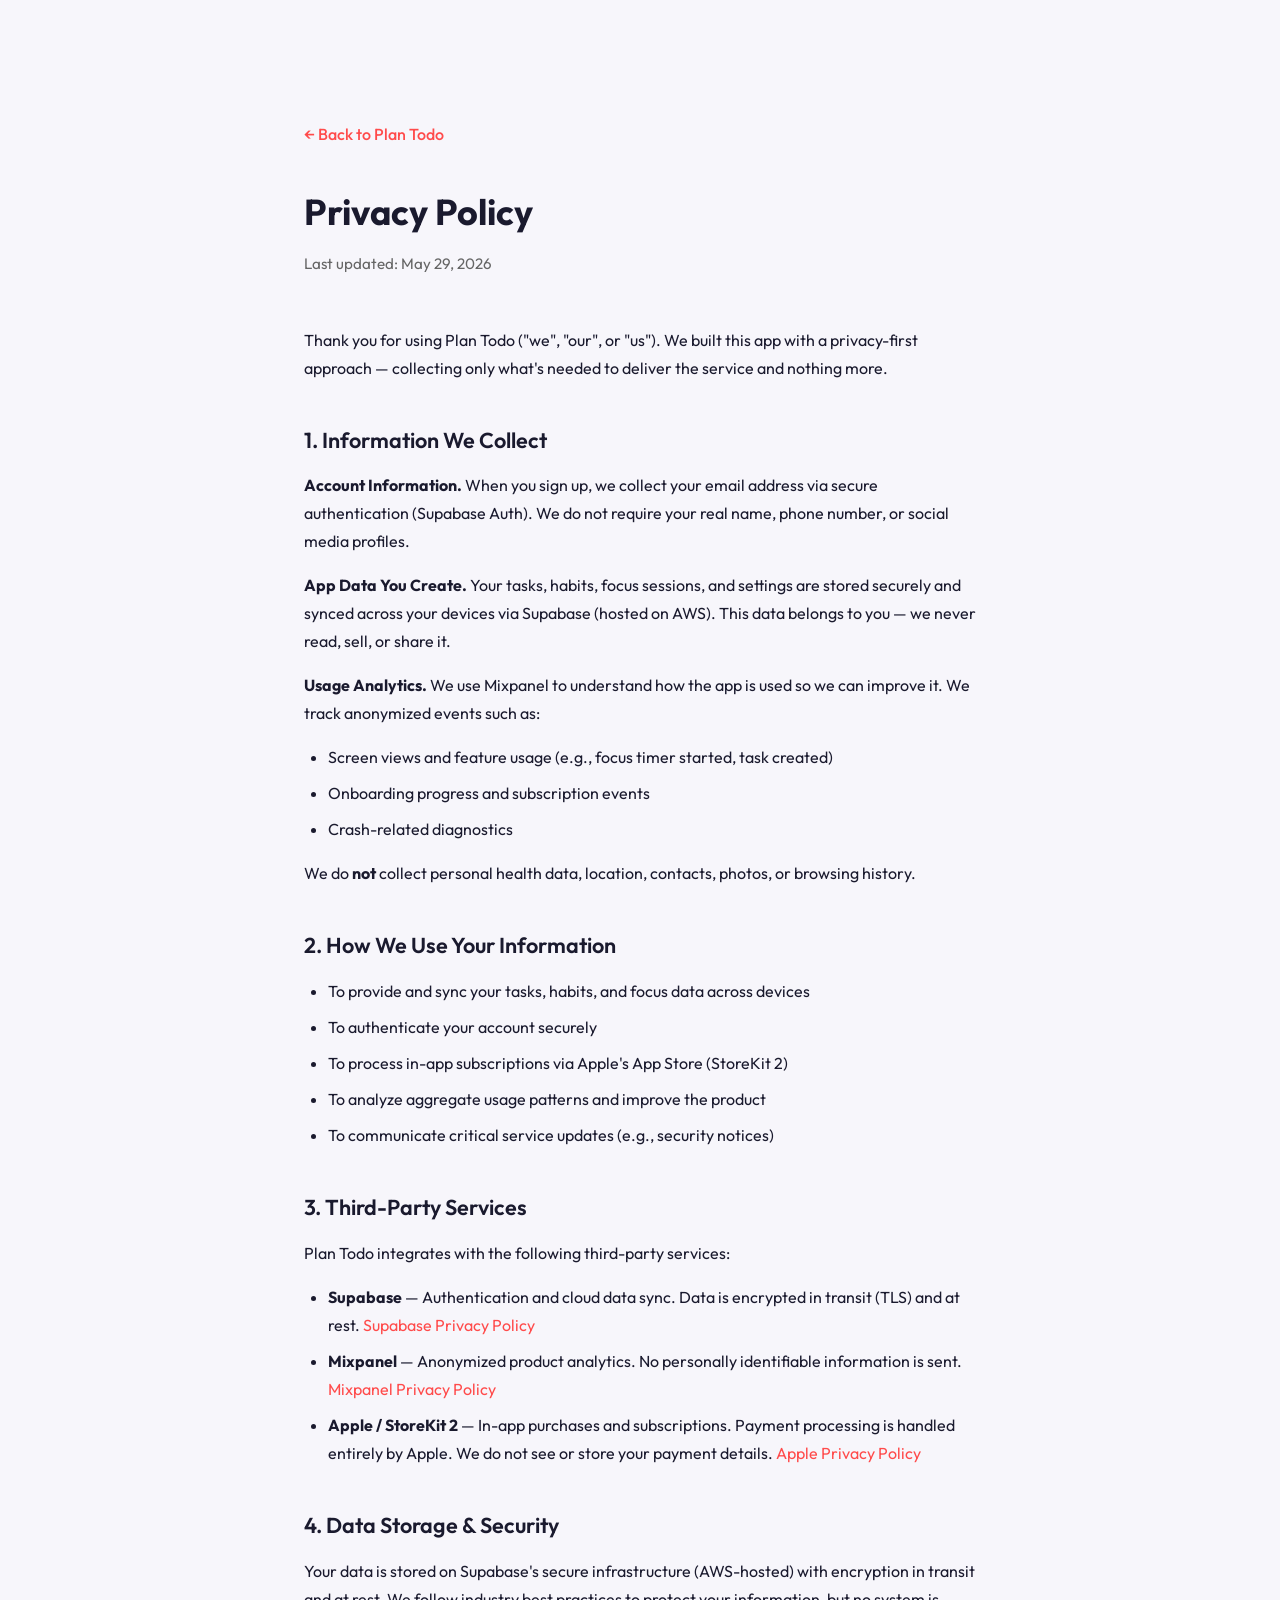
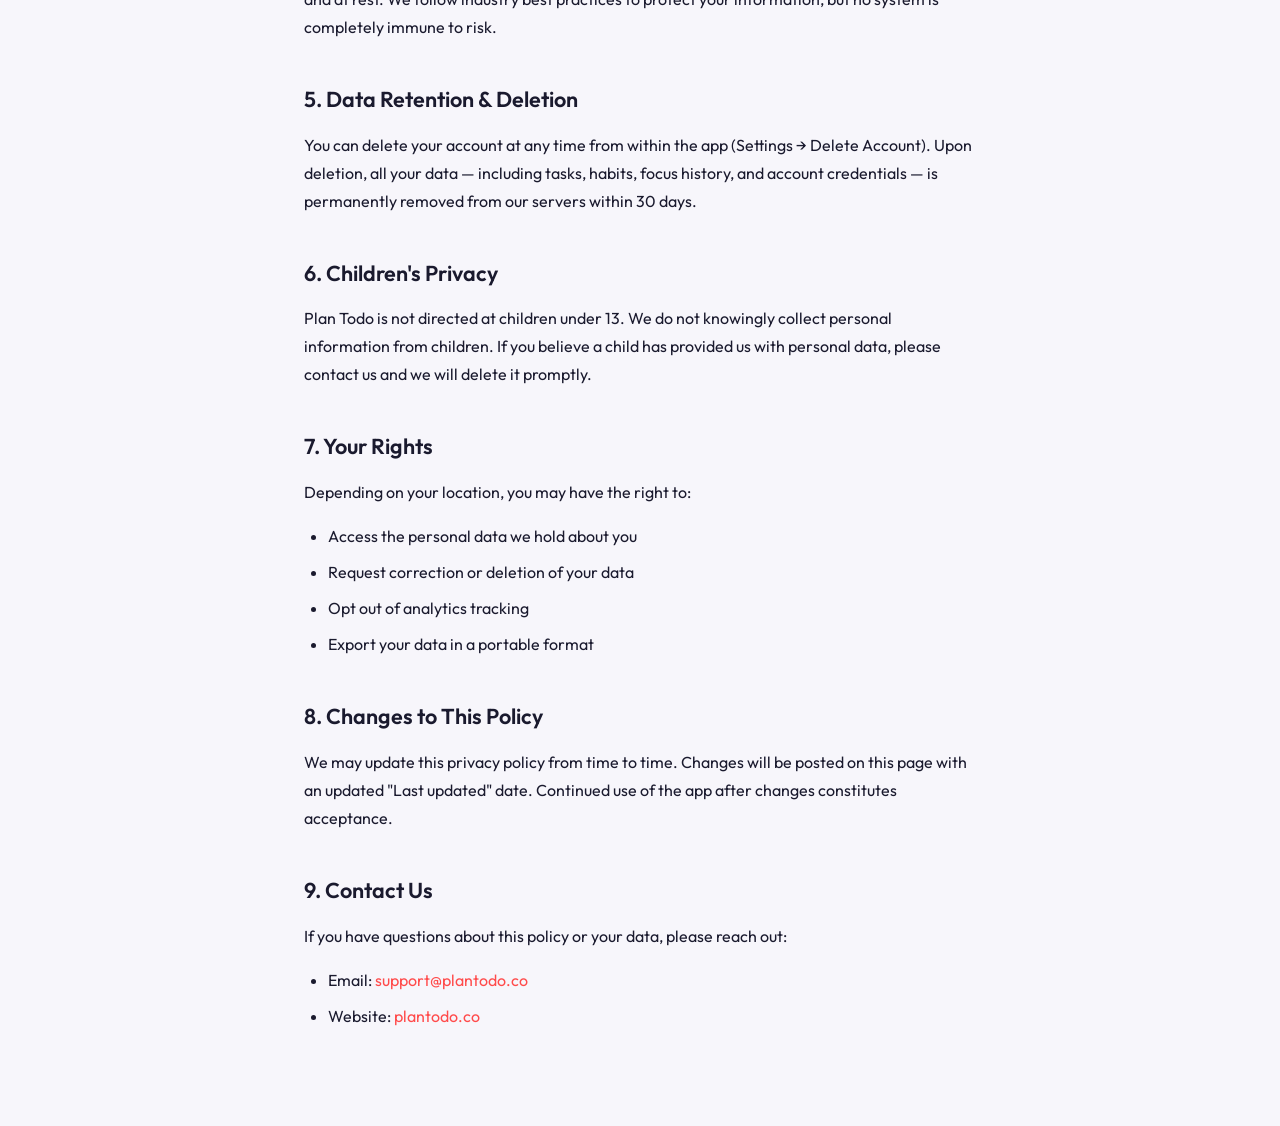
==== privacy.html @ a4ff9ae6 "feat: add privacy policy page" ====
<!DOCTYPE html>
<html lang="en">

<head>
  <meta charset="UTF-8" />
  <meta name="viewport" content="width=device-width, initial-scale=1" />
  <title>Privacy Policy — Plan Todo</title>
  <meta name="description" content="Privacy Policy for Plan Todo — Focus Timer & Tasks app." />
  <link rel="stylesheet" href="styles.css" />
  <link rel="preconnect" href="https://fonts.googleapis.com" />
  <link rel="preconnect" href="https://fonts.gstatic.com" crossorigin />
  <link href="https://fonts.googleapis.com/css2?family=Outfit:wght@400;500;600;700&display=swap" rel="stylesheet" />
  <style>
    .legal-page {
      max-width: 720px;
      margin: 0 auto;
      padding: 120px 24px 80px;
      font-family: 'Outfit', sans-serif;
      color: #1a1a2e;
      line-height: 1.75;
    }

    .legal-page h1 {
      font-size: 2.25rem;
      font-weight: 700;
      margin-bottom: 8px;
    }

    .legal-page .updated {
      color: #666;
      font-size: 0.95rem;
      margin-bottom: 48px;
    }

    .legal-page h2 {
      font-size: 1.35rem;
      font-weight: 600;
      margin-top: 40px;
      margin-bottom: 12px;
    }

    .legal-page p,
    .legal-page ul {
      margin-bottom: 16px;
    }

    .legal-page ul {
      padding-left: 24px;
    }

    .legal-page li {
      margin-bottom: 8px;
    }

    .legal-page a {
      color: #FF4B4B;
      text-decoration: none;
    }

    .legal-page a:hover {
      text-decoration: underline;
    }

    .legal-page .back-link {
      display: inline-block;
      margin-bottom: 32px;
      font-weight: 500;
    }

    @media (prefers-color-scheme: dark) {
      .legal-page {
        color: #e0e0e0;
      }

      .legal-page .updated {
        color: #999;
      }
    }
  </style>
</head>

<body>
  <main class="legal-page">
    <a class="back-link" href="/">← Back to Plan Todo</a>
    <h1>Privacy Policy</h1>
    <p class="updated">Last updated: May 29, 2026</p>

    <p>Thank you for using Plan Todo ("we", "our", or "us"). We built this app with a
      privacy-first approach — collecting only what's needed to deliver the service and nothing
      more.</p>

    <h2>1. Information We Collect</h2>

    <p><strong>Account Information.</strong> When you sign up, we collect your email address via
      secure authentication (Supabase Auth). We do not require your real name, phone number, or
      social media profiles.</p>

    <p><strong>App Data You Create.</strong> Your tasks, habits, focus sessions, and settings are
      stored securely and synced across your devices via Supabase (hosted on AWS). This data belongs
      to you — we never read, sell, or share it.</p>

    <p><strong>Usage Analytics.</strong> We use Mixpanel to understand how the app is used so we can
      improve it. We track anonymized events such as:</p>
    <ul>
      <li>Screen views and feature usage (e.g., focus timer started, task created)</li>
      <li>Onboarding progress and subscription events</li>
      <li>Crash-related diagnostics</li>
    </ul>
    <p>We do <strong>not</strong> collect personal health data, location, contacts, photos, or
      browsing history.</p>

    <h2>2. How We Use Your Information</h2>
    <ul>
      <li>To provide and sync your tasks, habits, and focus data across devices</li>
      <li>To authenticate your account securely</li>
      <li>To process in-app subscriptions via Apple's App Store (StoreKit 2)</li>
      <li>To analyze aggregate usage patterns and improve the product</li>
      <li>To communicate critical service updates (e.g., security notices)</li>
    </ul>

    <h2>3. Third-Party Services</h2>
    <p>Plan Todo integrates with the following third-party services:</p>
    <ul>
      <li><strong>Supabase</strong> — Authentication and cloud data sync. Data is encrypted in
        transit (TLS) and at rest. <a href="https://supabase.com/privacy" target="_blank"
          rel="noopener">Supabase Privacy Policy</a></li>
      <li><strong>Mixpanel</strong> — Anonymized product analytics. No personally identifiable
        information is sent. <a href="https://mixpanel.com/legal/privacy-policy/" target="_blank"
          rel="noopener">Mixpanel Privacy Policy</a></li>
      <li><strong>Apple / StoreKit 2</strong> — In-app purchases and subscriptions. Payment
        processing is handled entirely by Apple. We do not see or store your payment details. <a
          href="https://www.apple.com/legal/privacy/" target="_blank" rel="noopener">Apple Privacy
          Policy</a></li>
    </ul>

    <h2>4. Data Storage & Security</h2>
    <p>Your data is stored on Supabase's secure infrastructure (AWS-hosted) with encryption in
      transit and at rest. We follow industry best practices to protect your information, but no
      system is completely immune to risk.</p>

    <h2>5. Data Retention & Deletion</h2>
    <p>You can delete your account at any time from within the app (Settings → Delete Account).
      Upon deletion, all your data — including tasks, habits, focus history, and account
      credentials — is permanently removed from our servers within 30 days.</p>

    <h2>6. Children's Privacy</h2>
    <p>Plan Todo is not directed at children under 13. We do not knowingly collect personal
      information from children. If you believe a child has provided us with personal data, please
      contact us and we will delete it promptly.</p>

    <h2>7. Your Rights</h2>
    <p>Depending on your location, you may have the right to:</p>
    <ul>
      <li>Access the personal data we hold about you</li>
      <li>Request correction or deletion of your data</li>
      <li>Opt out of analytics tracking</li>
      <li>Export your data in a portable format</li>
    </ul>

    <h2>8. Changes to This Policy</h2>
    <p>We may update this privacy policy from time to time. Changes will be posted on this page
      with an updated "Last updated" date. Continued use of the app after changes constitutes
      acceptance.</p>

    <h2>9. Contact Us</h2>
    <p>If you have questions about this policy or your data, please reach out:</p>
    <ul>
      <li>Email: <a href="mailto:support@plantodo.co">support@plantodo.co</a></li>
      <li>Website: <a href="https://plantodo.co">plantodo.co</a></li>
    </ul>
  </main>
</body>

</html>
---- styles.css ----
* {
  box-sizing: border-box;
  margin: 0;
  padding: 0;
}

:root {
  color-scheme: light;
  --bg: #f7f6fb;
  --text: #101828;
  --muted: #667085;
  --primary: #e5484d;
  --primary-dark: #c02d2f;
  --card: #ffffff;
  --border: #e4e7ec;
  --shadow: 0 20px 60px rgba(16, 24, 40, 0.12);
}

body.dark-mode {
  color-scheme: dark;
  --bg: #1a1f29;
  --text: #f4f4f8;
  --muted: #a0a7b4;
  --card: #232836;
  --border: #2f3746;
  --shadow: 0 20px 60px rgba(10, 12, 20, 0.45);
}

body {
  font-family: "Outfit", sans-serif;
  color: var(--text);
  background: var(--bg);
  line-height: 1.6;
}

a {
  color: inherit;
  text-decoration: none;
}

.container {
  width: min(1120px, 92vw);
  margin: 0 auto;
}

.nav {
  position: sticky;
  top: 0;
  background: rgba(247, 246, 251, 0.9);
  backdrop-filter: blur(12px);
  border-bottom: 1px solid var(--border);
  z-index: 10;
}

body.dark-mode .nav {
  background: rgba(20, 24, 34, 0.95);
}

.nav-inner {
  display: flex;
  align-items: center;
  justify-content: space-between;
  padding: 18px 0;
  gap: 24px;
}

.nav-actions {
  display: flex;
  align-items: center;
  gap: 12px;
}

.logo {
  font-weight: 700;
  font-size: 1.6rem;
}

body.dark-mode .logo {
  color: var(--text);
}

.nav-links {
  display: flex;
  gap: 40px;
  font-weight: 500;
  font-size: 1.05rem;
  color: #0b0b0f;
}

body.dark-mode .nav-links {
  color: var(--text);
}

.button {
  display: inline-flex;
  align-items: center;
  justify-content: center;
  padding: 12px 22px;
  border-radius: 999px;
  background: var(--primary);
  color: #fff;
  font-weight: 600;
  border: 0;
  cursor: pointer;
  transition: transform 0.2s ease, background 0.2s ease;
}

.button:hover {
  background: var(--primary-dark);
  transform: translateY(-1px);
}

.button-secondary {
  background: #fff;
  color: var(--text);
  border: 1px solid var(--border);
}

.button-secondary:hover {
  background: #f2f4f7;
}

.button-ghost {
  background: transparent;
  color: var(--text);
  border: 1px solid var(--border);
}

.theme-toggle {
  display: inline-flex;
  align-items: center;
  justify-content: center;
  width: 44px;
  height: 44px;
  border-radius: 50%;
  background: #fff;
  border: 1px solid var(--border);
  color: var(--text);
  cursor: pointer;
}

.theme-toggle .icon-sun,
.theme-toggle .icon-moon {
  font-size: 1rem;
  line-height: 1;
}

.theme-toggle .icon-sun {
  display: none;
  color: #f59e0b;
}

.theme-toggle .icon-moon {
  display: inline;
  color: #64748b;
}

body.dark-mode .theme-toggle .icon-sun {
  display: inline;
  color: #fbbf24;
}

body.dark-mode .theme-toggle .icon-moon {
  display: none;
}

body.dark-mode .button-secondary,
body.dark-mode .button-ghost,
body.dark-mode .theme-toggle {
  background: #121826;
  color: var(--text);
  border-color: var(--border);
}

.hero {
  padding: 80px 0 60px;
}

.hero-grid {
  display: grid;
  gap: 48px;
  align-items: center;
  grid-template-columns: repeat(auto-fit, minmax(280px, 1fr));
}

.eyebrow {
  font-size: 0.9rem;
  font-weight: 600;
  color: var(--primary);
  margin-bottom: 12px;
  text-transform: uppercase;
  letter-spacing: 0.08em;
}

.hero h1 {
  font-size: clamp(2.4rem, 4vw, 3.5rem);
  line-height: 1.1;
  margin-bottom: 18px;
}

.subhead {
  font-size: 1.1rem;
  color: var(--muted);
  margin-bottom: 28px;
}

.hero-actions {
  display: flex;
  flex-wrap: wrap;
  gap: 14px;
  margin-bottom: 30px;
}

.stats {
  display: grid;
  gap: 18px;
  grid-template-columns: repeat(auto-fit, minmax(150px, 1fr));
}

.stats h3 {
  font-size: 1.5rem;
  margin-bottom: 4px;
}

.stats p {
  color: var(--muted);
  font-size: 0.95rem;
}

.hero-visual {
  display: flex;
  justify-content: center;
  align-items: flex-start;
  gap: 16px;
  position: relative;
  padding-left: 48px;
}

.hero-device {
  width: min(260px, 42vw);
  height: auto;
  filter: drop-shadow(0 30px 40px rgba(16, 24, 40, 0.2));
}

.hero-device-secondary {
  margin-top: 40px;
}

.phone-stack {
  position: relative;
  width: min(420px, 90vw);
  height: 420px;
}

.phone-card {
  position: absolute;
  border-radius: 24px;
  padding: 20px;
  background: var(--card);
  box-shadow: var(--shadow);
  width: 70%;
}

.phone-primary {
  top: 0;
  right: 0;
  background: linear-gradient(135deg, #e5484d, #ff8a8f);
  color: #fff;
}

.phone-secondary {
  bottom: 30px;
  left: 0;
  background: #38bdf8;
}

.phone-tertiary {
  bottom: 0;
  right: 50px;
  width: 55%;
  background: #facc15;
  color: #111827;
}

.card-label {
  font-size: 0.75rem;
  text-transform: uppercase;
  letter-spacing: 0.1em;
  opacity: 0.8;
  margin-bottom: 10px;
}

.progress {
  height: 8px;
  background: rgba(255, 255, 255, 0.2);
  border-radius: 999px;
  margin: 16px 0;
  overflow: hidden;
}

.progress-bar {
  display: block;
  height: 100%;
  width: 70%;
  background: #fff;
}

.card-foot {
  font-size: 0.85rem;
  opacity: 0.85;
}

.phone-secondary ul {
  list-style: none;
  margin-top: 12px;
  display: grid;
  gap: 10px;
  color: var(--muted);
}

.phone-tertiary .chip,
.panel-card .chip {
  border-radius: 999px;
  border: 0;
  padding: 8px 16px;
  background: #fff;
  color: #111827;
  font-weight: 600;
  margin-top: 14px;
}

.widget-row {
  display: grid;
  gap: 18px;
  grid-template-columns: repeat(auto-fit, minmax(200px, 1fr));
}

.widget-card {
  border-radius: 22px;
  padding: 18px;
  box-shadow: var(--shadow);
}

.widget-primary {
  background: linear-gradient(135deg, #e5484d, #ff8a8f);
  color: #fff;
}

.widget-secondary {
  background: #38bdf8;
  color: #0b1220;
}

.widget-tertiary {
  background: #facc15;
  color: #111827;
}

.widget-card ul {
  list-style: none;
  margin-top: 12px;
  display: grid;
  gap: 8px;
  color: inherit;
}

.widget-card .progress {
  background: rgba(255, 255, 255, 0.3);
}

.widget-card .progress-bar {
  background: #fff;
}

.widget-card .chip {
  border-radius: 999px;
  border: 0;
  padding: 8px 16px;
  background: rgba(255, 255, 255, 0.9);
  color: #111827;
  font-weight: 600;
  margin-top: 12px;
}

.section {
  padding: 80px 0;
}

.section-muted {
  background: #f0eff8;
}

.section-title {
  text-align: center;
  margin-bottom: 48px;
}

.section-title h2 {
  font-size: clamp(2rem, 3.5vw, 2.6rem);
  margin-bottom: 12px;
}

.section-title p,
.section-copy {
  color: var(--muted);
  font-size: 1.05rem;
}

.features-layout {
  display: grid;
  grid-template-columns: 1fr auto;
  gap: 48px;
  align-items: start;
}

.features-visual {
  display: flex;
  align-items: flex-start;
  gap: 16px;
  padding-left: 24px;
}

.features-device {
  width: min(220px, 30vw);
  height: auto;
  filter: drop-shadow(0 20px 30px rgba(16, 24, 40, 0.18));
  border-radius: 28px;
}

.features-device-offset {
  margin-top: 48px;
}

.feature-grid {
  display: grid;
  grid-template-columns: repeat(auto-fit, minmax(200px, 1fr));
  gap: 24px;
}

.feature-card {
  background: var(--card);
  padding: 24px;
  border-radius: 20px;
  border: 1px solid var(--border);
  box-shadow: 0 10px 30px rgba(16, 24, 40, 0.06);
}

.feature-card h3 {
  margin-bottom: 10px;
  font-size: 1.2rem;
}

.feature-card p {
  color: var(--muted);
}

.workflow-grid {
  display: grid;
  gap: 36px;
  grid-template-columns: repeat(auto-fit, minmax(260px, 1fr));
  align-items: center;
}

.workflow-list {
  margin-top: 24px;
  display: grid;
  gap: 16px;
}

.workflow-list h4 {
  margin-bottom: 4px;
}

.workflow-list p {
  color: var(--muted);
}

.workflow-cards {
  display: grid;
  gap: 18px;
}

.panel-card {
  background: #111827;
  color: #fff;
  padding: 26px;
  border-radius: 22px;
  box-shadow: var(--shadow);
}

.panel-card-light {
  background: #fff;
  color: var(--text);
  border: 1px solid var(--border);
}

.pill-row {
  display: flex;
  gap: 10px;
  flex-wrap: wrap;
  margin: 18px 0;
}

.pill-row span {
  background: rgba(255, 255, 255, 0.18);
  padding: 6px 12px;
  border-radius: 999px;
  font-size: 0.85rem;
}

.panel-card-light .pill-row span {
  background: #f2f4f7;
}

.chart {
  display: grid;
  grid-template-columns: repeat(5, 1fr);
  gap: 8px;
  align-items: end;
  height: 120px;
}

.chart span {
  background: #ff7a80;
  border-radius: 10px;
}

.chart span:nth-child(1) {
  height: 40%;
}

.chart span:nth-child(2) {
  height: 70%;
}

.chart span:nth-child(3) {
  height: 55%;
}

.chart span:nth-child(4) {
  height: 85%;
}

.chart span:nth-child(5) {
  height: 65%;
}

.coach {
  display: flex;
  align-items: center;
  justify-content: space-between;
  margin-top: 16px;
  gap: 12px;
}

.testimonial-grid {
  display: grid;
  grid-template-columns: repeat(auto-fit, minmax(260px, 1fr));
  gap: 24px;
}

.testimonial-card {
  background: var(--card);
  border-radius: 20px;
  padding: 26px;
  border: 1px solid var(--border);
}

.testimonial-card p {
  margin-bottom: 22px;
}

.testimonial-meta {
  display: flex;
  align-items: center;
  gap: 12px;
}

.avatar {
  width: 42px;
  height: 42px;
  border-radius: 50%;
  background: #111827;
  color: #fff;
  display: grid;
  place-items: center;
  font-weight: 600;
}

.testimonial-meta span {
  color: var(--muted);
  font-size: 0.9rem;
}

.faq {
  display: grid;
  gap: 32px;
  grid-template-columns: repeat(auto-fit, minmax(260px, 1fr));
}

.faq-list details {
  background: #fff;
  padding: 18px 20px;
  border-radius: 16px;
  border: 1px solid var(--border);
  margin-bottom: 14px;
}

.faq-list summary {
  font-weight: 600;
  cursor: pointer;
}

.faq-list p {
  margin-top: 12px;
  color: var(--muted);
}

.cta {
  padding-bottom: 100px;
}

.cta-card {
  background: linear-gradient(135deg, #7f1d1d, #ef4444);
  color: #fff;
  padding: 46px;
  border-radius: 28px;
  display: grid;
  gap: 24px;
  grid-template-columns: repeat(auto-fit, minmax(240px, 1fr));
  align-items: center;
}

.cta-form {
  display: flex;
  flex-wrap: wrap;
  gap: 12px;
}

.formkit-form[data-uid="f596b012c2"] .formkit-alert-success:not(:empty)~.formkit-fields {
  display: none;
}

.formkit-form[data-uid="f596b012c2"] .formkit-alert-success:not(:empty)~.formkit-powered-by-convertkit-container {
  display: none;
}

.formkit-form[data-uid="f596b012c2"] .formkit-alert {
  margin: 0 !important;
  padding: 0 !important;
  border: 0 !important;
  min-height: 0 !important;
  height: 0 !important;
  display: none !important;
}

.formkit-form[data-uid="f596b012c2"] .formkit-alert-success,
.formkit-form[data-uid="f596b012c2"] .formkit-alert-error {
  display: block !important;
  height: auto !important;
  margin: 12px 0 0 !important;
  padding: 12px !important;
  border: 1px solid transparent !important;
}

.formkit-form[data-uid="f596b012c2"] .formkit-alert:empty {
  display: none !important;
  height: 0 !important;
  margin: 0 !important;
  padding: 0 !important;
  border: 0 !important;
}

.cta-form input {
  flex: 1;
  min-width: 200px;
  padding: 12px 16px;
  border-radius: 999px;
  border: none;
}

.footer {
  border-top: 1px solid var(--border);
  padding: 40px 0;
  background: #fff;
}

.footer-grid {
  display: grid;
  gap: 18px;
  align-items: center;
  grid-template-columns: repeat(auto-fit, minmax(200px, 1fr));
}

.footer-links {
  display: flex;
  gap: 18px;
  color: var(--muted);
}

.footer-note {
  text-align: right;
  color: var(--muted);
  font-size: 0.9rem;
}

@media (max-width: 900px) {
  .nav-links {
    display: none;
  }

  .footer-note {
    text-align: left;
  }

  .phone-stack {
    height: 360px;
  }

  .phone-card {
    width: 80%;
  }
}

@media (max-width: 600px) {
  .hero {
    padding-top: 60px;
  }

  .cta-card {
    padding: 32px;
  }

  .phone-tertiary {
    display: none;
  }
}
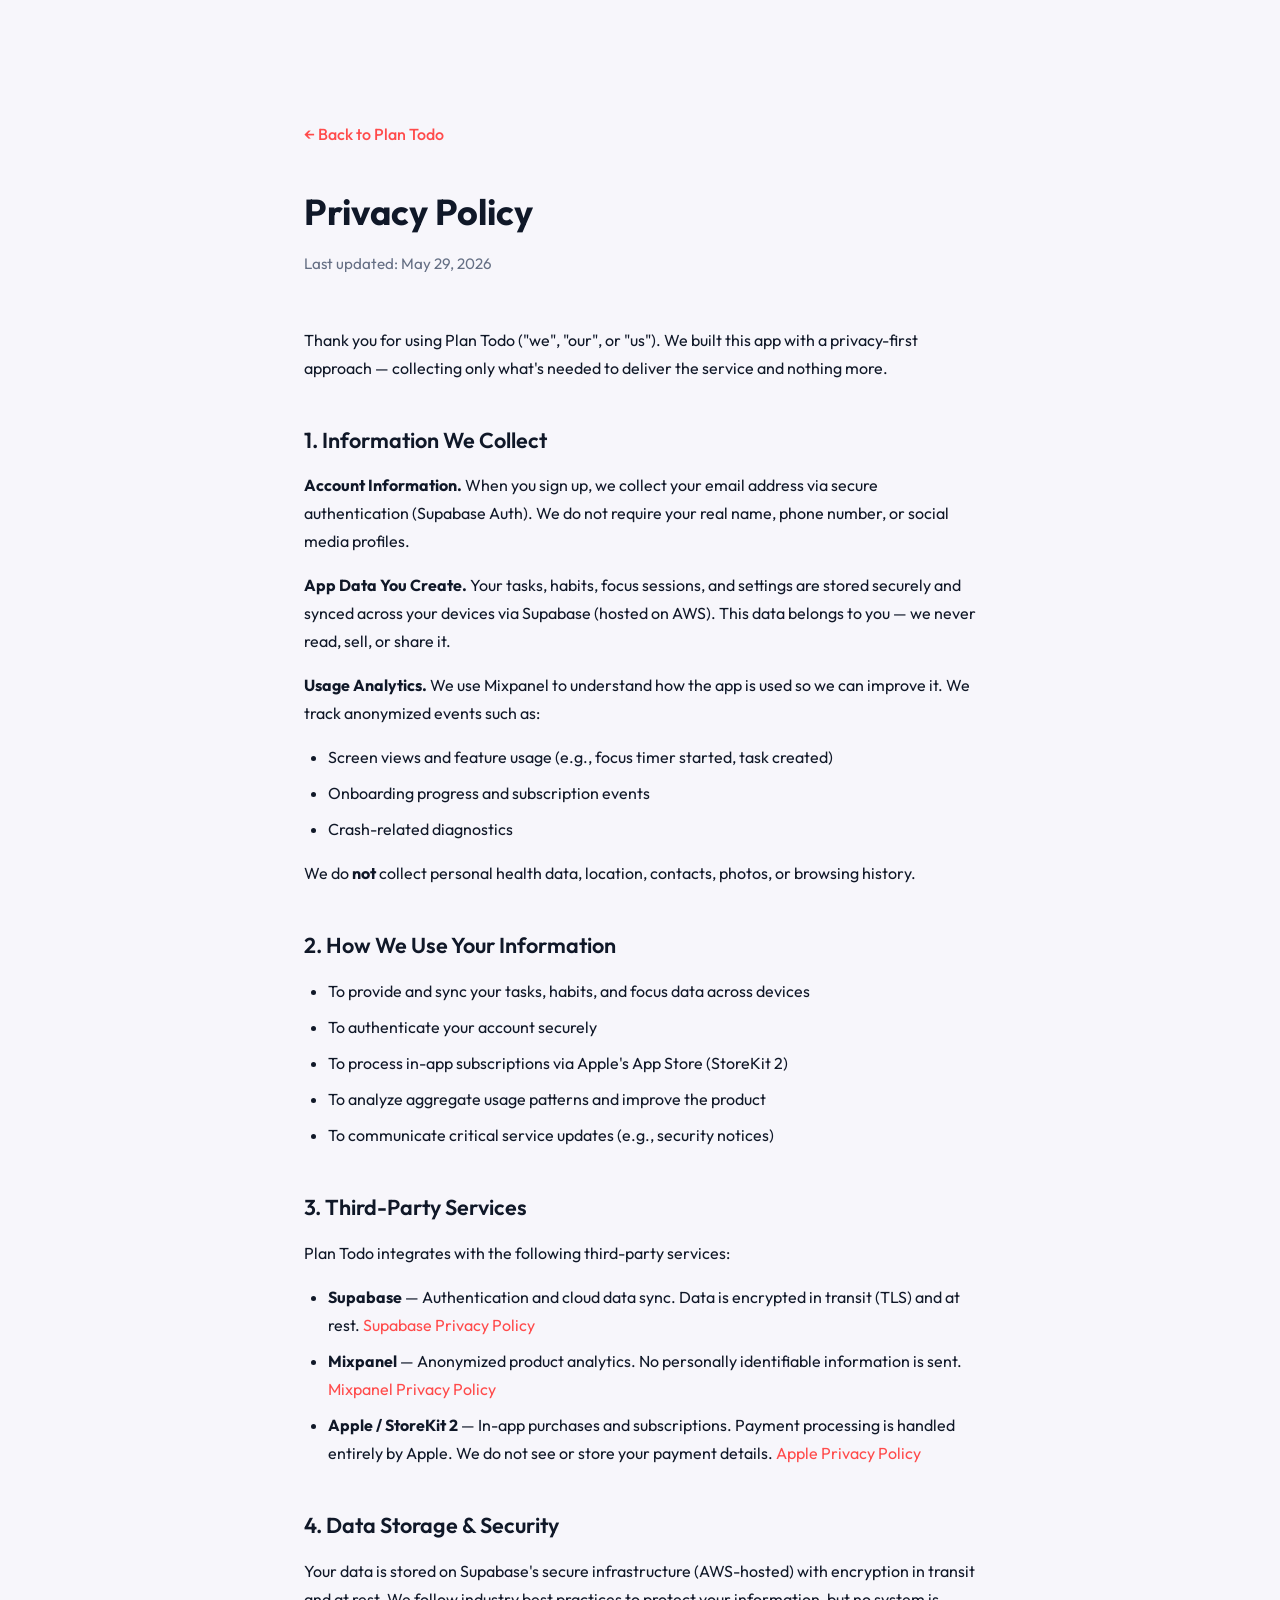
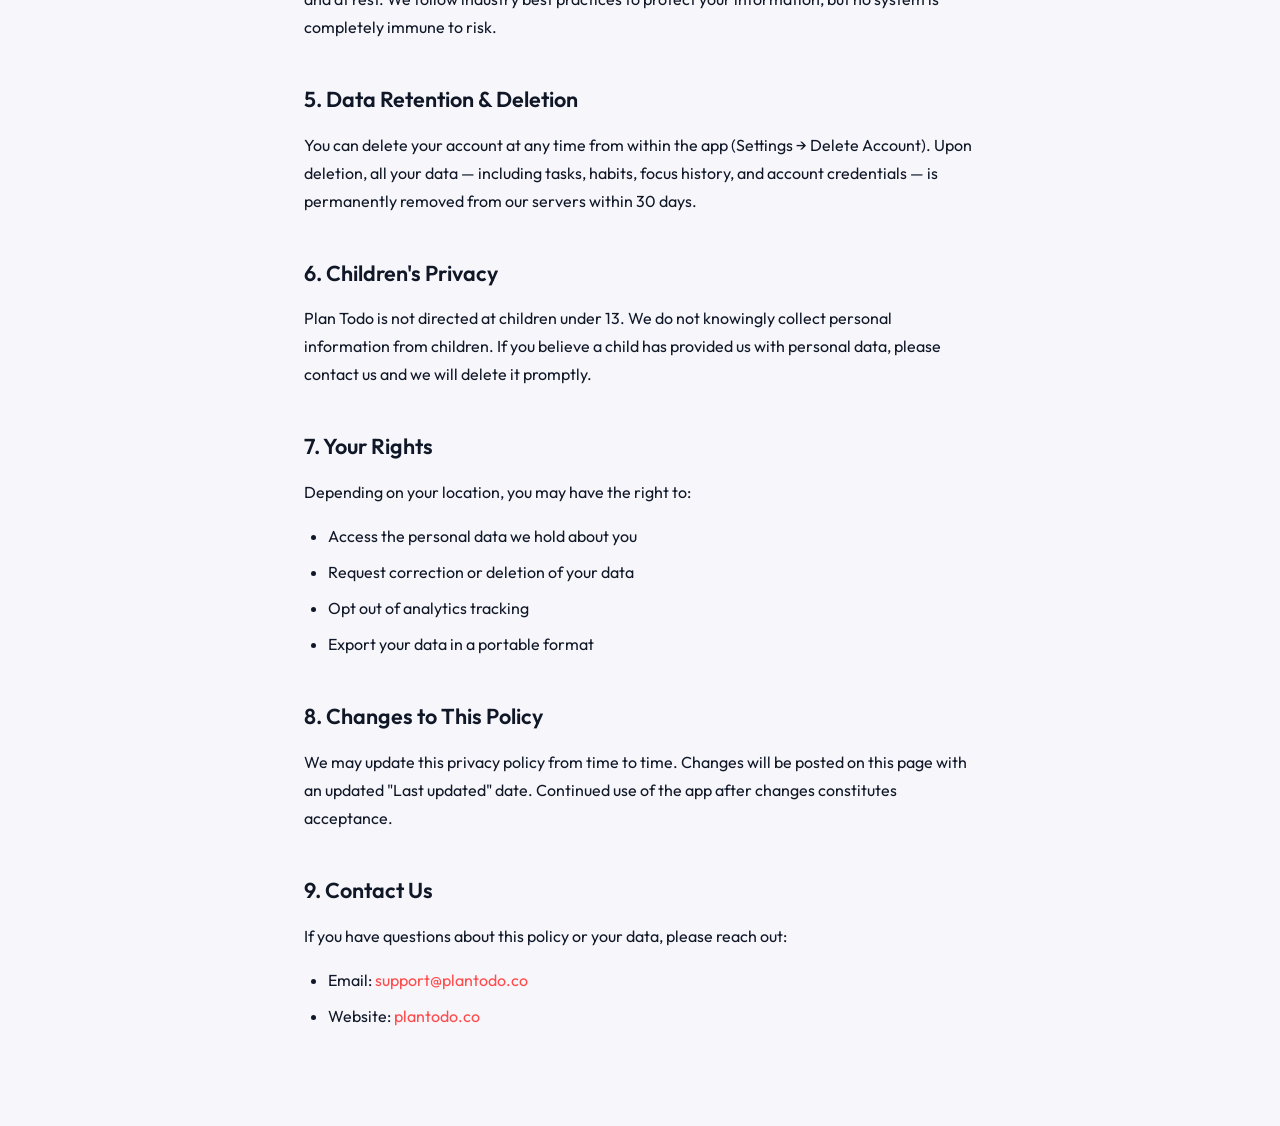
==== commit 71dd7b6f: "fix font color on privacy and terms pages for dark mode" ====
--- a/privacy.html
+++ b/privacy.html
@@ -16,7 +16,8 @@
       margin: 0 auto;
       padding: 120px 24px 80px;
       font-family: 'Outfit', sans-serif;
-      color: #1a1a2e;
+      color: #101828;
+      background: #f7f6fb;
       line-height: 1.75;
     }
 
@@ -27,7 +28,7 @@
     }
 
     .legal-page .updated {
-      color: #666;
+      color: #667085;
       font-size: 0.95rem;
       margin-bottom: 48px;
     }
@@ -69,12 +70,22 @@
 
     @media (prefers-color-scheme: dark) {
       .legal-page {
-        color: #e0e0e0;
+        color: #f4f4f8;
+        background: #1a1f29;
       }
 
       .legal-page .updated {
-        color: #999;
+        color: #a0a7b4;
       }
+    }
+
+    body.dark-mode .legal-page {
+      color: #f4f4f8;
+      background: #1a1f29;
+    }
+
+    body.dark-mode .legal-page .updated {
+      color: #a0a7b4;
     }
   </style>
 </head>
